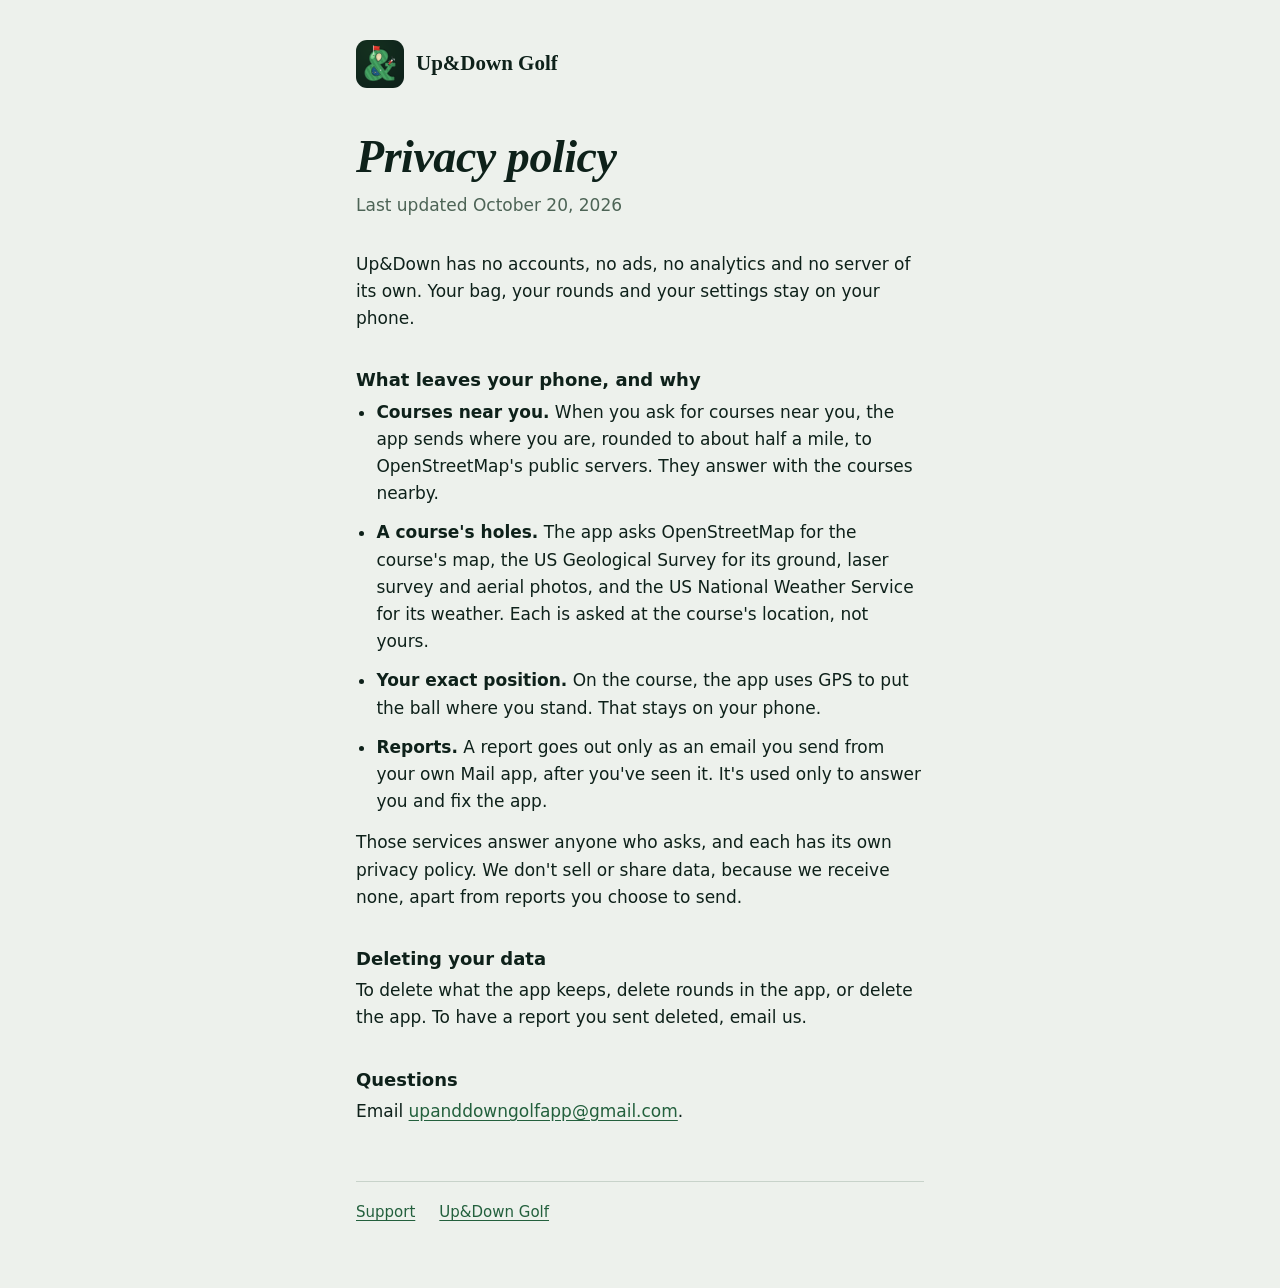
==== privacy.html @ 71ed7e9c "Add the support and privacy pages Co-Authored-By: Claude Opus 5.5 <noreply@anthropic.com> Claude-Se" ====
<!doctype html>
<html lang="en">
  <head>
    <meta charset="utf-8" />
    <meta name="viewport" content="width=device-width, initial-scale=1" />
    <title>Up&amp;Down Golf privacy policy</title>
    <meta name="description" content="What the Up&amp;Down Golf app keeps, and what leaves your phone." />
    <link rel="icon" href="icon.png" />
    <link rel="apple-touch-icon" href="icon.png" />
    <link rel="stylesheet" href="style.css" />
  </head>
  <body>
    <main>
      <a class="brand" href="./"><img src="icon.png" alt="" /><span>Up&amp;Down Golf</span></a>
      <h1>Privacy policy</h1>
      <p class="updated">Last updated October 20, 2026</p>

      <p>Up&amp;Down has no accounts, no ads, no analytics and no server of its own. Your bag, your rounds and your settings stay on your phone.</p>

      <h2>What leaves your phone, and why</h2>
      <ul>
        <li><strong>Courses near you.</strong> When you ask for courses near you, the app sends where you are, rounded to about half a mile, to OpenStreetMap's public servers. They answer with the courses nearby.</li>
        <li><strong>A course's holes.</strong> The app asks OpenStreetMap for the course's map, the US Geological Survey for its ground, laser survey and aerial photos, and the US National Weather Service for its weather. Each is asked at the course's location, not yours.</li>
        <li><strong>Your exact position.</strong> On the course, the app uses GPS to put the ball where you stand. That stays on your phone.</li>
        <li><strong>Reports.</strong> A report goes out only as an email you send from your own Mail app, after you've seen it. It's used only to answer you and fix the app.</li>
      </ul>
      <p>Those services answer anyone who asks, and each has its own privacy policy. We don't sell or share data, because we receive none, apart from reports you choose to send.</p>

      <h2>Deleting your data</h2>
      <p>To delete what the app keeps, delete rounds in the app, or delete the app. To have a report you sent deleted, email us.</p>

      <h2>Questions</h2>
      <p>Email <a href="mailto:upanddowngolfapp@gmail.com">upanddowngolfapp@gmail.com</a>.</p>

      <footer>
        <a href="support.html">Support</a>
        <a href="./">Up&amp;Down Golf</a>
      </footer>
    </main>
  </body>
</html>
---- style.css ----
/* Up&Down Golf: the app's own colors, and the fonts already on the reader's device. Nothing is loaded from anywhere else. */
:root {
  --page: #edf1ec;
  --ink: #0e211a;
  --ink-soft: #4d6456;
  --rule: #c8d3ca;
  --link: #23603d;
  --flag: #c0281f;
  --voice: 'Sitka Heading', 'Iowan Old Style', 'Charter', 'Bitstream Charter', 'Constantia', Georgia, serif;
  --text: -apple-system, BlinkMacSystemFont, 'Segoe UI', system-ui, 'Helvetica Neue', Arial, sans-serif;
  color-scheme: light dark;
}

@media (prefers-color-scheme: dark) {
  :root {
    --page: #0e211a;
    --ink: #f1f5ee;
    --ink-soft: #a2b6a8;
    --rule: #2a4437;
    --link: #8fd3a8;
  }
}

* {
  box-sizing: border-box;
}

body {
  margin: 0;
  background: var(--page);
  color: var(--ink);
  font: 17px/1.6 var(--text);
  -webkit-text-size-adjust: 100%;
}

main {
  max-width: 38rem;
  margin: 0 auto;
  padding: 40px 20px 64px;
}

.brand {
  display: inline-flex;
  align-items: center;
  gap: 12px;
  margin-bottom: 44px;
  color: inherit;
  text-decoration: none;
}

.brand img {
  width: 48px;
  height: 48px;
  border-radius: 11px;
}

.brand span {
  font: 600 21px/1.2 var(--voice);
}

h1 {
  margin: 0 0 10px;
  font: italic 700 clamp(34px, 8vw, 46px) / 1.08 var(--voice);
  letter-spacing: -0.01em;
}

.updated,
.tagline {
  margin: 0 0 32px;
  color: var(--ink-soft);
}

.tagline {
  font-size: 19px;
}

h2 {
  margin: 36px 0 6px;
  font-size: 18px;
  line-height: 1.35;
}

p {
  margin: 0 0 14px;
}

ul {
  margin: 0 0 14px;
  padding-left: 1.2em;
}

li {
  margin: 0 0 12px;
}

a {
  color: var(--link);
  text-underline-offset: 3px;
}

a:focus-visible {
  outline: 2px solid var(--link);
  outline-offset: 3px;
  border-radius: 2px;
}

.pill {
  display: inline-block;
  margin: 4px 0 28px;
  padding: 6px 16px;
  border-radius: 999px;
  background: var(--flag);
  color: #fff;
  font-weight: 700;
}

footer {
  margin-top: 56px;
  padding-top: 18px;
  border-top: 1px solid var(--rule);
  display: flex;
  flex-wrap: wrap;
  gap: 8px 24px;
  font-size: 15px;
}
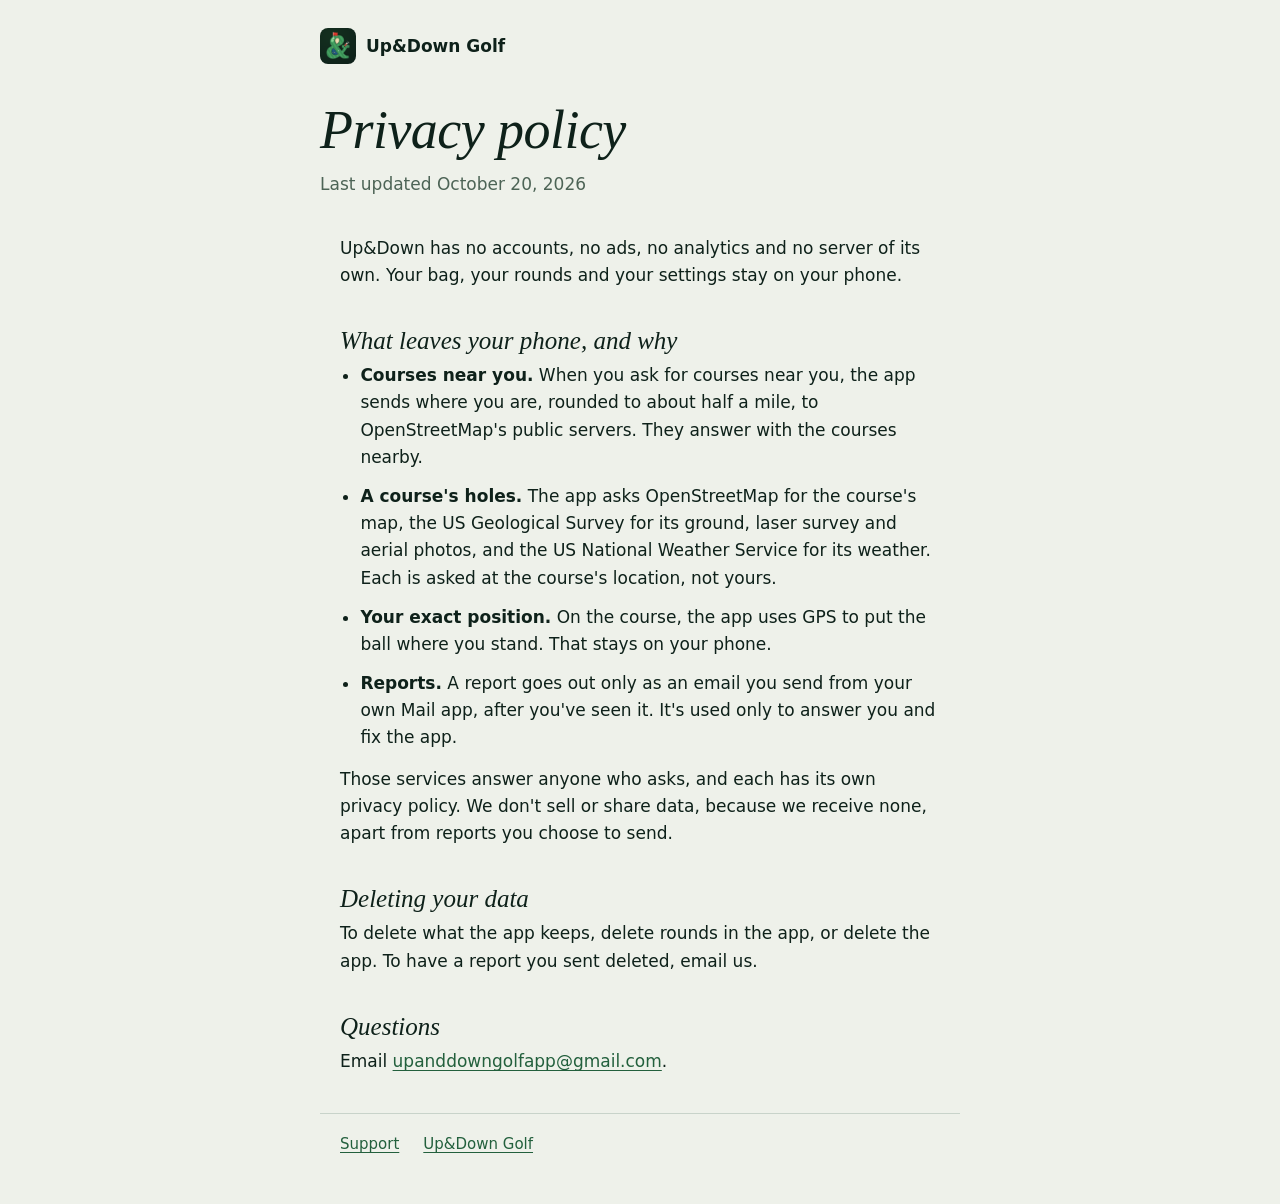
==== commit 2899d158: "The site in the app's new look: its App Store pictures, the price, and Map a course on the support p" ====
--- a/privacy.html
+++ b/privacy.html
@@ -10,10 +10,14 @@
     <link rel="stylesheet" href="style.css" />
   </head>
   <body>
+    <header>
+      <div class="inner">
+        <a class="brand" href="./"><img src="icon.png" alt="" /><span>Up&amp;Down Golf</span></a>
+        <h1>Privacy policy</h1>
+        <p class="updated">Last updated October 20, 2026</p>
+      </div>
+    </header>
     <main>
-      <a class="brand" href="./"><img src="icon.png" alt="" /><span>Up&amp;Down Golf</span></a>
-      <h1>Privacy policy</h1>
-      <p class="updated">Last updated October 20, 2026</p>
 
       <p>Up&amp;Down has no accounts, no ads, no analytics and no server of its own. Your bag, your rounds and your settings stay on your phone.</p>
 
@@ -32,10 +36,10 @@
       <h2>Questions</h2>
       <p>Email <a href="mailto:upanddowngolfapp@gmail.com">upanddowngolfapp@gmail.com</a>.</p>
 
-      <footer>
-        <a href="support.html">Support</a>
-        <a href="./">Up&amp;Down Golf</a>
-      </footer>
     </main>
+    <footer>
+      <a href="support.html">Support</a>
+      <a href="./">Up&amp;Down Golf</a>
+    </footer>
   </body>
 </html>
--- a/style.css
+++ b/style.css
@@ -1,10 +1,17 @@
-/* Up&Down Golf: the app's own colors, and the fonts already on the reader's device. Nothing is loaded from anywhere else. */
+/* Up&Down Golf: the look of the app and its App Store pictures. The app's own colors, a serif in italics for what is
+   said, the dark green of a hill behind; and the fonts already on the reader's device. Nothing is loaded from anywhere
+   else. */
 :root {
-  --page: #edf1ec;
+  --page: #eef1ea;
+  --raised: #f8faf7;
   --ink: #0e211a;
   --ink-soft: #4d6456;
   --rule: #c8d3ca;
   --link: #23603d;
+  --hill: #12392a;
+  --hill-deep: #0b281d;
+  --on-hill: #f1f5ee;
+  --on-hill-soft: #a9c0b0;
   --flag: #c0281f;
   --voice: 'Sitka Heading', 'Iowan Old Style', 'Charter', 'Bitstream Charter', 'Constantia', Georgia, serif;
   --text: -apple-system, BlinkMacSystemFont, 'Segoe UI', system-ui, 'Helvetica Neue', Arial, sans-serif;
@@ -13,7 +20,8 @@
 
 @media (prefers-color-scheme: dark) {
   :root {
-    --page: #0e211a;
+    --page: #0c1d16;
+    --raised: #13291f;
     --ink: #f1f5ee;
     --ink-soft: #a2b6a8;
     --rule: #2a4437;
@@ -33,51 +41,131 @@
   -webkit-text-size-adjust: 100%;
 }
 
-main {
-  max-width: 38rem;
+/* The top of every page: the name, then what the page is, as the App Store pictures set a headline over the hill. */
+header {
+  position: relative;
+  padding: 28px 20px 0;
+  background: var(--page);
+  overflow: hidden;
+}
+
+header .inner,
+main,
+footer {
+  max-width: 40rem;
   margin: 0 auto;
-  padding: 40px 20px 64px;
 }
 
 .brand {
   display: inline-flex;
   align-items: center;
-  gap: 12px;
-  margin-bottom: 44px;
+  gap: 10px;
   color: inherit;
   text-decoration: none;
 }
 
 .brand img {
-  width: 48px;
-  height: 48px;
-  border-radius: 11px;
+  width: 36px;
+  height: 36px;
+  border-radius: 8px;
 }
 
 .brand span {
-  font: 600 21px/1.2 var(--voice);
+  font: 600 17px/1.2 var(--text);
 }
 
 h1 {
-  margin: 0 0 10px;
-  font: italic 700 clamp(34px, 8vw, 46px) / 1.08 var(--voice);
+  margin: 30px 0 12px;
+  font: italic 400 clamp(36px, 9vw, 54px) / 1.06 var(--voice);
   letter-spacing: -0.01em;
 }
 
-.updated,
-.tagline {
-  margin: 0 0 32px;
+.lead,
+.updated {
+  margin: 0 0 28px;
   color: var(--ink-soft);
 }
 
-.tagline {
+.lead {
+  max-width: 32rem;
   font-size: 19px;
+}
+
+/* The hill: a dark green band the pictures stand on, as on the App Store. */
+.hill {
+  position: relative;
+  margin-top: 8px;
+  padding: 0 0 48px;
+  background:
+    radial-gradient(120% 70px at 50% 0, var(--page) 99%, transparent 100%) top / 100% 70px no-repeat,
+    linear-gradient(var(--hill), var(--hill-deep));
+}
+
+.shots {
+  display: flex;
+  gap: 14px;
+  max-width: 64rem;
+  margin: 0 auto;
+  padding: 0 20px 6px;
+  overflow-x: auto;
+  scroll-snap-type: x mandatory;
+  scrollbar-width: none;
+}
+
+.shots::-webkit-scrollbar {
+  display: none;
+}
+
+.shots img {
+  flex: 0 0 auto;
+  width: min(62vw, 230px);
+  height: auto;
+  border-radius: 18px;
+  scroll-snap-align: center;
+  box-shadow: 0 8px 28px rgba(0, 0, 0, 0.35);
+}
+
+.facts {
+  max-width: 40rem;
+  margin: 32px auto 0;
+  padding: 0 20px;
+  color: var(--on-hill);
+}
+
+.facts p {
+  margin: 0 0 18px;
+  font: italic 400 22px/1.35 var(--voice);
+}
+
+.get {
+  display: inline-block;
+  padding: 11px 22px;
+  border-radius: 999px;
+  background: var(--on-hill);
+  color: var(--hill);
+  font-weight: 650;
+  text-decoration: none;
+}
+
+.get:focus-visible {
+  outline: 2px solid var(--on-hill);
+  outline-offset: 3px;
+}
+
+.facts .terms {
+  margin: 14px 0 0;
+  color: var(--on-hill-soft);
+  font: 15px/1.5 var(--text);
+}
+
+/* The words of the support and privacy pages. */
+main {
+  padding: 8px 20px 24px;
 }
 
 h2 {
   margin: 36px 0 6px;
-  font-size: 18px;
-  line-height: 1.35;
+  font: italic 400 25px/1.25 var(--voice);
 }
 
 p {
@@ -104,22 +192,20 @@
   border-radius: 2px;
 }
 
-.pill {
-  display: inline-block;
-  margin: 4px 0 28px;
-  padding: 6px 16px;
-  border-radius: 999px;
-  background: var(--flag);
-  color: #fff;
-  font-weight: 700;
+em {
+  font-style: normal;
+  font-weight: 600;
 }
 
 footer {
-  margin-top: 56px;
-  padding-top: 18px;
-  border-top: 1px solid var(--rule);
   display: flex;
   flex-wrap: wrap;
   gap: 8px 24px;
+  padding: 18px 20px 48px;
+  border-top: 1px solid var(--rule);
   font-size: 15px;
 }
+
+.hill + footer {
+  border-top: 0;
+}
